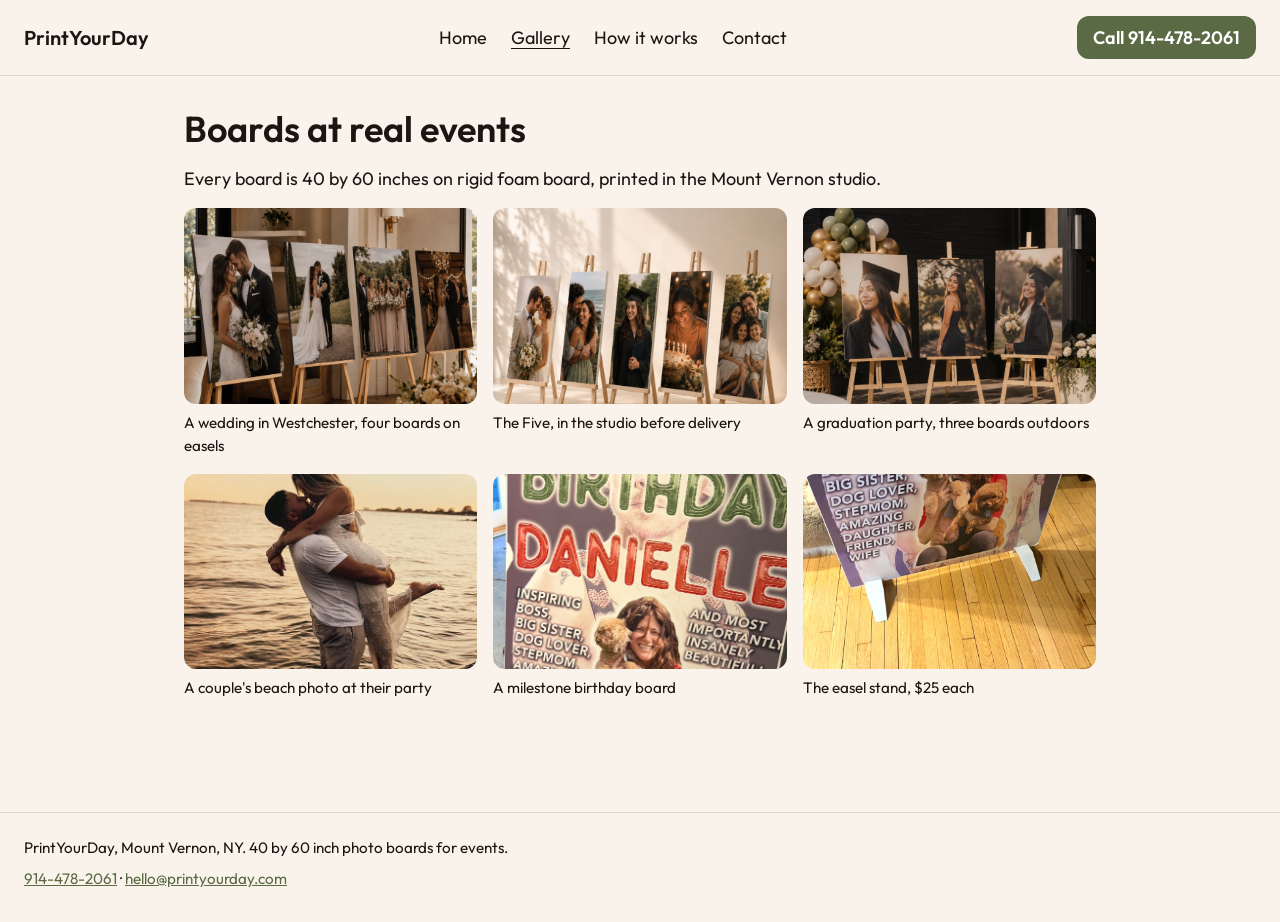
==== gallery.html @ 72897ea6 "Stylesheet and the four pages, built from PRD.md and the sketch css/styles.css uses only the six val" ====
<!DOCTYPE html>
<html lang="en">
<head>
  <meta charset="utf-8">
  <meta name="viewport" content="width=device-width, initial-scale=1">
  <title>Gallery, PrintYourDay</title>
  <meta name="description" content="Photo boards at weddings, graduations and parties, all 40 by 60 inches.">
  <meta property="og:title" content="Gallery, PrintYourDay">
  <meta property="og:description" content="Photo boards at weddings, graduations and parties, all 40 by 60 inches.">
  <meta property="og:image" content="https://zayd123455.github.io/printyourday-business/images/wedding-install.jpg">
  <link rel="icon" href="favicon.svg" type="image/svg+xml">
  <link rel="preconnect" href="https://fonts.googleapis.com">
  <link rel="preconnect" href="https://fonts.gstatic.com" crossorigin>
  <link href="https://fonts.googleapis.com/css2?family=Outfit:wght@400;600&display=swap" rel="stylesheet">
  <link rel="stylesheet" href="css/styles.css">
</head>
<body>

  <header class="site-header">
    <a class="brand" href="index.html">PrintYourDay</a>
    <nav class="site-nav" aria-label="Main">
      <ul>
        <li><a href="index.html">Home</a></li>
        <li><a href="gallery.html" aria-current="page">Gallery</a></li>
        <li><a href="how-it-works.html">How it works</a></li>
        <li><a href="contact.html">Contact</a></li>
      </ul>
    </nav>
    <a class="call" href="tel:+19144782061">Call 914-478-2061</a>
  </header>

  <main>
    <section aria-labelledby="gallery">
      <h1 id="gallery">Boards at real events</h1>
      <p>Every board is 40 by 60 inches on rigid foam board, printed in the Mount Vernon studio.</p>
      <div class="gallery">
        <figure>
          <img src="images/wedding-install.jpg" alt="Four wedding photo boards on easels in a venue" width="1200" height="800" loading="lazy">
          <figcaption>A wedding in Westchester, four boards on easels</figcaption>
        </figure>
        <figure>
          <img src="images/five-pack-studio.jpg" alt="Five photo boards on easels in the studio" width="1200" height="800" loading="lazy">
          <figcaption>The Five, in the studio before delivery</figcaption>
        </figure>
        <figure>
          <img src="images/graduation-easels.jpg" alt="Three photo boards on easels at an outdoor graduation party" width="1200" height="800" loading="lazy">
          <figcaption>A graduation party, three boards outdoors</figcaption>
        </figure>
        <figure>
          <img src="images/couple-beach-board.jpg" alt="A couple's beach photo printed on a board and displayed on an easel at a party" width="1200" height="800" loading="lazy">
          <figcaption>A couple's beach photo at their party</figcaption>
        </figure>
        <figure>
          <img src="images/birthday-board.jpg" alt="A birthday photo board on a stand" width="1200" height="800" loading="lazy">
          <figcaption>A milestone birthday board</figcaption>
        </figure>
        <figure>
          <img src="images/stand-closeup.jpg" alt="Close up of the easel stand that holds a board" width="1200" height="800" loading="lazy">
          <figcaption>The easel stand, $25 each</figcaption>
        </figure>
      </div>
    </section>
  </main>

  <footer class="site-footer">
    <p>PrintYourDay, Mount Vernon, NY. 40 by 60 inch photo boards for events.</p>
    <p><a href="tel:+19144782061">914-478-2061</a> &middot; <a href="mailto:hello@printyourday.com">hello@printyourday.com</a></p>
  </footer>

</body>
</html>
---- css/styles.css ----
/* PrintYourDay for wedding planners. One stylesheet for all four pages. */

:root {
  --bg: #faf3eb;            /* cream, the page background */
  --text: #1a1612;          /* dark ink */
  --accent: #5a6a45;        /* sage green, used for the phone button and links */
  --font-body: "Outfit", system-ui, sans-serif;
  --space: 16px;            /* every gap is a multiple of this */
  --radius: 12px;           /* one corner radius, everywhere */
}

* { box-sizing: border-box; }

body {
  margin: 0;
  background: var(--bg);
  color: var(--text);
  font-family: var(--font-body);
  font-size: 18px;
  line-height: 1.5;
}

img { max-width: 100%; height: auto; display: block; }

a { color: var(--accent); }

h1, h2, h3 { line-height: 1.15; margin: 0 0 var(--space); }
h1 { font-size: 2.25rem; font-weight: 600; }
h2 { font-size: 1.5rem; font-weight: 600; }
h3 { font-size: 1.125rem; font-weight: 600; }
p { margin: 0 0 var(--space); }

/* header and nav, the same on every page */

.site-header {
  display: flex;
  align-items: center;
  justify-content: space-between;
  flex-wrap: wrap;
  gap: var(--space);
  padding: var(--space) calc(var(--space) * 1.5);
  border-bottom: 1px solid rgba(26, 22, 18, 0.12);
}

.brand {
  color: var(--text);
  text-decoration: none;
  font-weight: 600;
  font-size: 1.25rem;
}

.site-nav ul {
  list-style: none;
  margin: 0;
  padding: 0;
  display: flex;
  flex-wrap: wrap;
  gap: var(--space) calc(var(--space) * 1.5);
}

.site-nav a { color: var(--text); text-decoration: none; }
.site-nav a:hover, .site-nav a[aria-current="page"] { text-decoration: underline; text-underline-offset: 4px; }

.call {
  display: inline-block;
  background: var(--accent);
  color: #fff;
  text-decoration: none;
  font-weight: 600;
  padding: calc(var(--space) / 2) var(--space);
  border-radius: var(--radius);
  white-space: nowrap;
}
.call:hover { background: #4a5838; }

/* page body */

main {
  max-width: 960px;
  margin: 0 auto;
  padding: calc(var(--space) * 2) calc(var(--space) * 1.5) calc(var(--space) * 4);
}

section { margin-bottom: calc(var(--space) * 3); }

.hero img { border-radius: var(--radius); margin-bottom: var(--space); }
.hero p { font-size: 1.25rem; max-width: 40ch; }

/* the three reasons, one row on a laptop, stacked on a phone */

.reasons {
  list-style: none;
  margin: 0;
  padding: 0;
  display: grid;
  grid-template-columns: repeat(auto-fit, minmax(240px, 1fr));
  gap: calc(var(--space) * 1.5);
}
.reasons li { border-top: 2px solid var(--text); padding-top: var(--space); }
.reasons h3 { margin-bottom: calc(var(--space) / 2); }
.reasons p { margin: 0; }

/* prices, one row per product */

.prices { border-collapse: collapse; width: 100%; max-width: 560px; }
.prices th, .prices td { text-align: left; padding: calc(var(--space) * 0.75) 0; border-bottom: 1px solid rgba(26, 22, 18, 0.12); vertical-align: top; }
.prices th { font-weight: 600; }
.prices td:last-child, .prices th:last-child { text-align: right; white-space: nowrap; }

/* gallery, two across on a phone, three on a laptop */

.gallery {
  display: grid;
  grid-template-columns: repeat(2, 1fr);
  gap: var(--space);
}
.gallery figure { margin: 0; }
.gallery img { aspect-ratio: 3 / 2; object-fit: cover; border-radius: var(--radius); }
.gallery figcaption { font-size: 0.95rem; margin-top: calc(var(--space) / 2); }

@media (min-width: 700px) {
  .gallery { grid-template-columns: repeat(3, 1fr); }
}

/* how it works, numbered steps */

.steps { padding-left: 1.25em; max-width: 60ch; }
.steps li { margin-bottom: var(--space); }

/* contact */

.contact-list { list-style: none; margin: 0; padding: 0; max-width: 60ch; }
.contact-list li { padding: var(--space) 0; border-bottom: 1px solid rgba(26, 22, 18, 0.12); }
.contact-list strong { display: block; }

/* footer */

.site-footer {
  border-top: 1px solid rgba(26, 22, 18, 0.12);
  padding: calc(var(--space) * 1.5);
  font-size: 0.95rem;
}
.site-footer p { margin: 0 0 calc(var(--space) / 2); }

/* phones */

@media (max-width: 600px) {
  body { font-size: 17px; }
  h1 { font-size: 1.75rem; }
  .site-header { padding: var(--space); }
  .site-nav { order: 3; width: 100%; }
  main { padding: calc(var(--space) * 1.5) var(--space) calc(var(--space) * 3); }
}
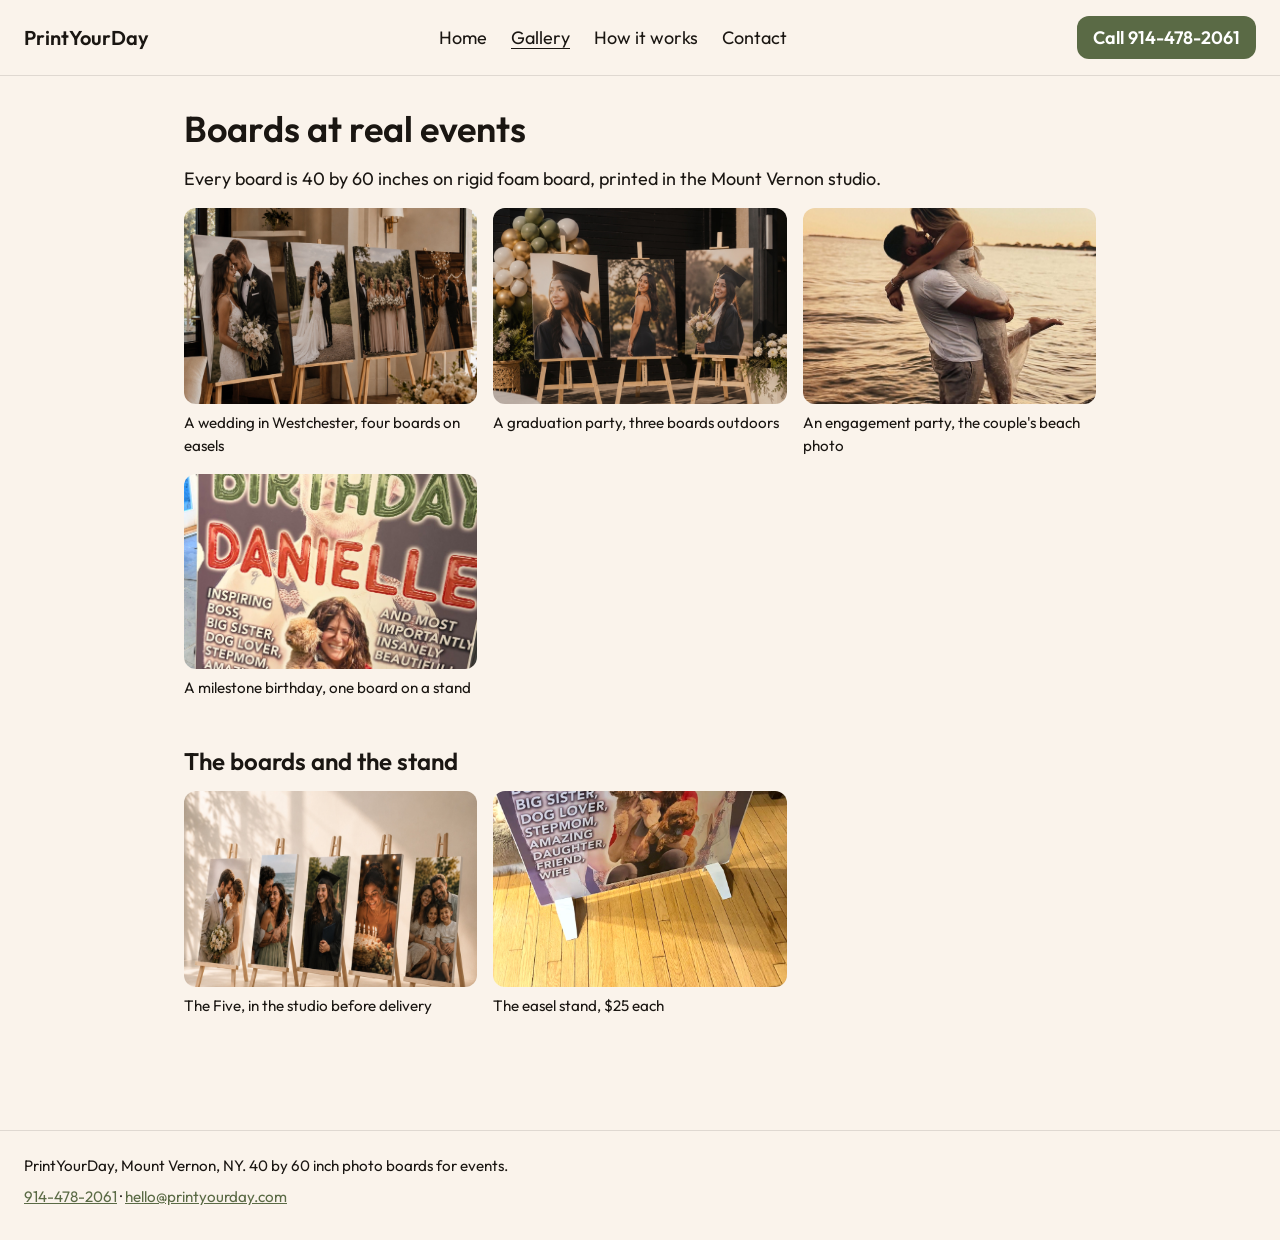
==== commit 05ab0879: "Fix what the PRD checks caught, answer the README question Check 3 failed for two gallery captions t" ====
--- a/gallery.html
+++ b/gallery.html
@@ -35,24 +35,30 @@
       <p>Every board is 40 by 60 inches on rigid foam board, printed in the Mount Vernon studio.</p>
       <div class="gallery">
         <figure>
-          <img src="images/wedding-install.jpg" alt="Four wedding photo boards on easels in a venue" width="1200" height="800" loading="lazy">
+          <img src="images/wedding-install.jpg" alt="Four wedding photo boards on easels in a venue" width="1200" height="800">
           <figcaption>A wedding in Westchester, four boards on easels</figcaption>
         </figure>
         <figure>
-          <img src="images/five-pack-studio.jpg" alt="Five photo boards on easels in the studio" width="1200" height="800" loading="lazy">
-          <figcaption>The Five, in the studio before delivery</figcaption>
-        </figure>
-        <figure>
-          <img src="images/graduation-easels.jpg" alt="Three photo boards on easels at an outdoor graduation party" width="1200" height="800" loading="lazy">
+          <img src="images/graduation-easels.jpg" alt="Three photo boards on easels at an outdoor graduation party" width="1200" height="800">
           <figcaption>A graduation party, three boards outdoors</figcaption>
         </figure>
         <figure>
           <img src="images/couple-beach-board.jpg" alt="A couple's beach photo printed on a board and displayed on an easel at a party" width="1200" height="800" loading="lazy">
-          <figcaption>A couple's beach photo at their party</figcaption>
+          <figcaption>An engagement party, the couple's beach photo</figcaption>
         </figure>
         <figure>
           <img src="images/birthday-board.jpg" alt="A birthday photo board on a stand" width="1200" height="800" loading="lazy">
-          <figcaption>A milestone birthday board</figcaption>
+          <figcaption>A milestone birthday, one board on a stand</figcaption>
+        </figure>
+      </div>
+    </section>
+
+    <section aria-labelledby="product">
+      <h2 id="product">The boards and the stand</h2>
+      <div class="gallery">
+        <figure>
+          <img src="images/five-pack-studio.jpg" alt="Five photo boards on easels in the studio" width="1200" height="800" loading="lazy">
+          <figcaption>The Five, in the studio before delivery</figcaption>
         </figure>
         <figure>
           <img src="images/stand-closeup.jpg" alt="Close up of the easel stand that holds a board" width="1200" height="800" loading="lazy">
